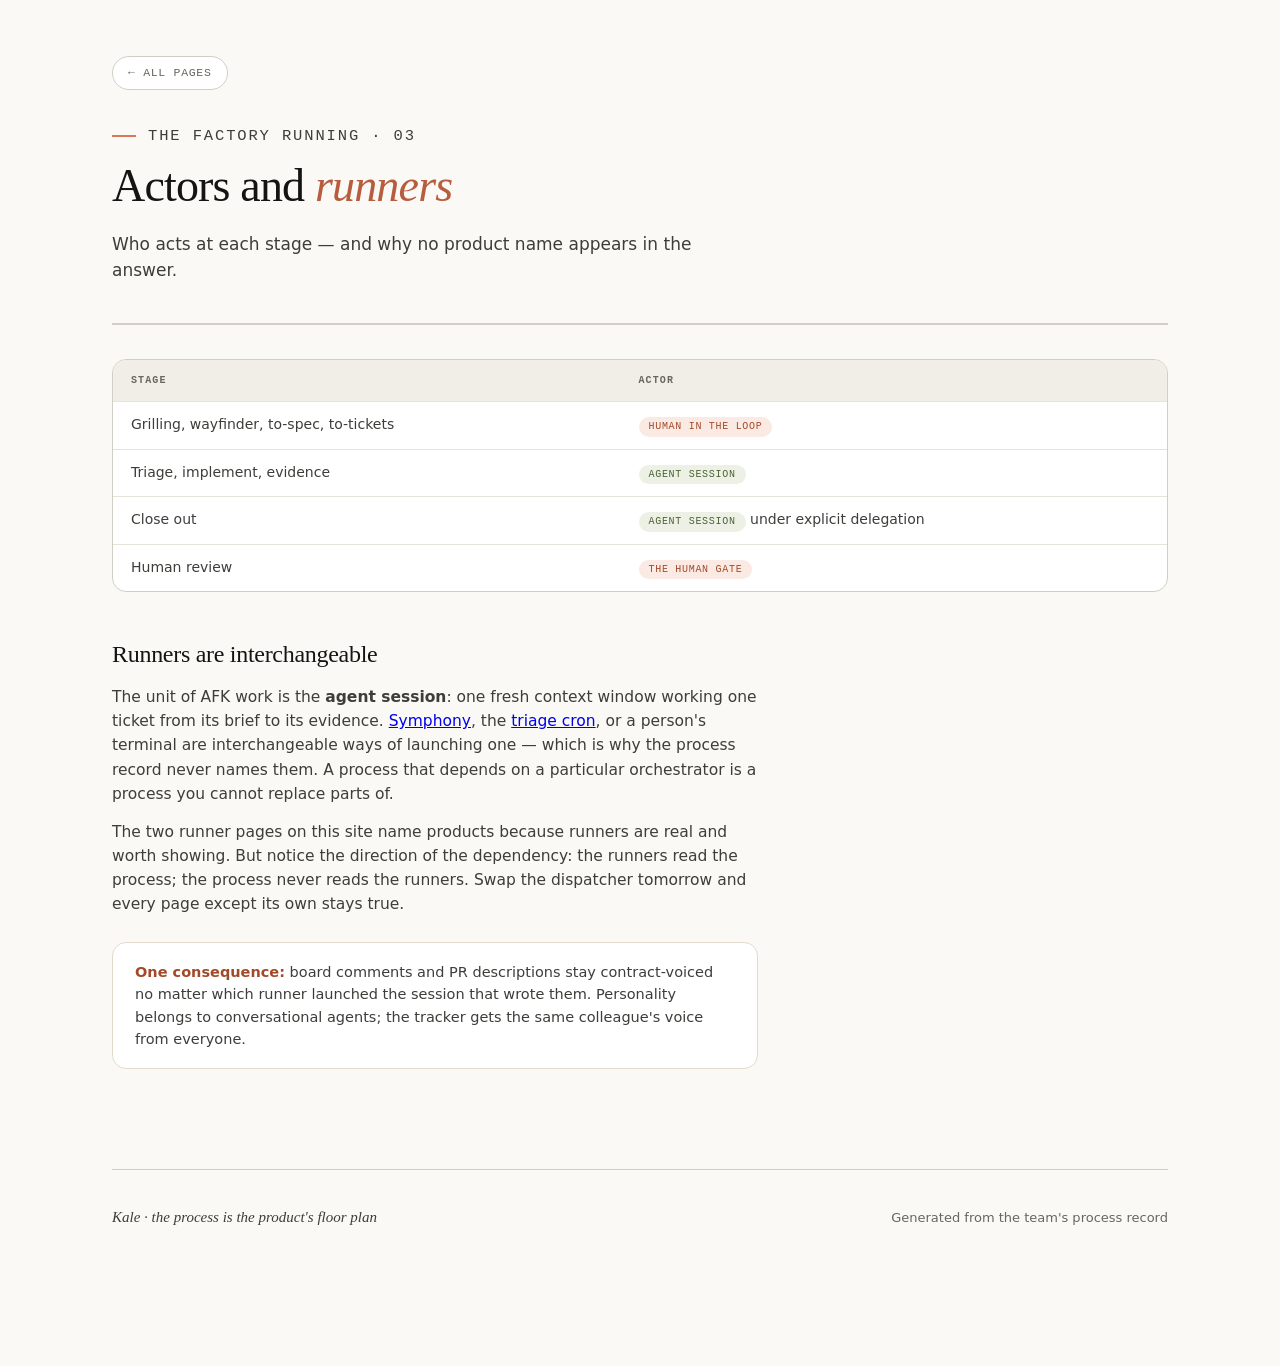
==== actors.html @ c5526fbf "The Software Factory site Public site for factory.eatkale.ai: the machine diagram, foundations, the " ====
<!DOCTYPE html>
<html lang="en">
<head>
<meta charset="utf-8">
<meta name="viewport" content="width=device-width, initial-scale=1">
<title>Actors and runners — The Software Factory</title>
<meta name="description" content="Who acts at each stage of Kale's process — and why no product name appears in the answer.">
<link rel="stylesheet" href="style.css">
</head>
<body>
<div class="wrap page page-top">
  <a class="back" href="index.html">&#8592; all pages</a>
  <p class="eyebrow">The factory running · 03</p>
  <h1>Actors and <em>runners</em></h1>
  <p class="lede">Who acts at each stage — and why no product name appears in the answer.</p>
  <div class="rule"></div>
  <div class="tablewrap"><table>
    <thead><tr><th>Stage</th><th>Actor</th></tr></thead>
    <tbody>
      <tr><td>Grilling, wayfinder, to-spec, to-tickets</td><td><span class="pill human">human in the loop</span></td></tr>
      <tr><td>Triage, implement, evidence</td><td><span class="pill agent">agent session</span></td></tr>
      <tr><td>Close out</td><td><span class="pill agent">agent session</span> under explicit delegation</td></tr>
      <tr><td>Human review</td><td><span class="pill human">the human gate</span></td></tr>
    </tbody>
  </table></div>
  <h2>Runners are interchangeable</h2>
  <p>The unit of AFK work is the <b>agent session</b>: one fresh context window working one ticket
    from its brief to its evidence. <a href="symphony.html">Symphony</a>, the
    <a href="morning-triage.html">triage cron</a>, or a person's terminal are interchangeable ways of
    launching one — which is why the process record never names them. A process that depends on a
    particular orchestrator is a process you cannot replace parts of.</p>
  <p>The two runner pages on this site name products because runners are real and worth showing. But
    notice the direction of the dependency: the runners read the process; the process never reads the
    runners. Swap the dispatcher tomorrow and every page except its own stays true.</p>
  <div class="callout"><b>One consequence:</b> board comments and PR descriptions stay contract-voiced
    no matter which runner launched the session that wrote them. Personality belongs to conversational
    agents; the tracker gets the same colleague's voice from everyone.</div>
  <footer><span class="k">Kale · the process is the product's floor plan</span>
    <span>Generated from the team's process record</span></footer>
</div>
</body>
</html>
---- style.css ----
/* The Software Factory — visual vocabulary from the approved shape prototype.
   Borrowed from thariqs.github.io/html-effectiveness, with its two WCAG
   failures corrected: g500 draws lines only (3.15–3.65:1), text uses g600;
   clay as text uses clay-t (5.10–5.92:1). Clay = human, olive = agent. */
:root {
  --ivory:#FAF9F5; --paper:#FFFFFF; --slate:#141413;
  --clay:#D97757; --clay-d:#B85C3E; --oat:#E3DACC; --olive:#788C5D;
  --g100:#F0EEE6; --g200:#E6E3DA; --g300:#D1CFC5; --g500:#87867F; --g700:#3D3D3A;
  --g600:#67665F; --clay-t:#A24A28;
  --human-fill:#FBEAE3; --human-line:#E0A184; --human-ink:#A24A28;
  --agent-fill:#EDF1E5; --agent-line:#AFBE93; --agent-ink:#4C6135;
  --neutral-fill:#F0EEE6; --neutral-line:#D1CFC5; --neutral-ink:#5F5E57;
  --serif: ui-serif, Georgia, "Times New Roman", Times, serif;
  --sans: system-ui, -apple-system, "Segoe UI", Roboto, Helvetica, Arial, sans-serif;
  --mono: ui-monospace, "SF Mono", Menlo, Monaco, Consolas, monospace;
}
* { box-sizing: border-box; }
html { scroll-behavior: smooth; }
@media (prefers-reduced-motion:reduce){ html { scroll-behavior:auto; } }
body { margin:0; background:var(--ivory); color:var(--slate); font-family:var(--sans);
  line-height:1.55; -webkit-font-smoothing:antialiased; }
:focus-visible { outline:2px solid var(--clay); outline-offset:3px; }
.wrap { max-width:1120px; margin:0 auto; padding:0 32px 140px; }

header.masthead { padding:80px 0 40px; border-bottom:1.5px solid var(--g300); margin-bottom:12px; }
.eyebrow { font-family:var(--mono); font-size:12px; letter-spacing:.12em; text-transform:uppercase;
  color:var(--g600); margin-bottom:18px; display:flex; align-items:center; gap:12px; }
.eyebrow::before { content:""; width:24px; height:1.5px; background:var(--clay); }
h1 { font-family:var(--serif); font-weight:500; font-size:clamp(38px,5.4vw,62px); line-height:1.06;
  letter-spacing:-.018em; margin:0 0 8px; max-width:17ch; text-wrap:balance; }
h1 em { font-style:italic; color:var(--clay-d); }
.intro { font-size:16.5px; color:var(--g700); margin:22px 0 0; max-width:620px; }
nav.toc { display:flex; flex-wrap:wrap; gap:8px; padding:26px 0 0; }
nav.toc a { font-size:12.5px; padding:7px 14px; border:1.5px solid var(--g300); border-radius:999px;
  text-decoration:none; color:var(--g700); background:var(--paper); display:inline-flex;
  align-items:center; gap:7px; transition:border-color 120ms,color 120ms; cursor:pointer; }
nav.toc a .n { font-family:var(--mono); font-size:10px; color:var(--g600); }
nav.toc a:hover, nav.toc a:focus-visible { border-color:var(--slate); color:var(--slate); }
nav.toc a:hover .n { color:var(--clay-t); }

/* diagram */
.legend { display:flex; flex-wrap:wrap; gap:8px; margin:0 0 22px; padding:0; list-style:none; }
.legend li { display:flex; align-items:center; gap:8px; font-family:var(--mono); font-size:10.5px;
  letter-spacing:.08em; text-transform:uppercase; color:var(--g600);
  border:1.5px solid var(--g300); border-radius:999px; padding:5px 13px 5px 9px; background:var(--paper); }
.legend i { width:11px; height:11px; border-radius:3px; display:block; }
.sw-h { background:var(--human-fill); border:1.5px solid var(--human-line); }
.sw-a { background:var(--agent-fill); border:1.5px solid var(--agent-line); }
.sw-n { background:var(--neutral-fill); border:1.5px solid var(--neutral-line); }
.canvas { background:var(--paper); border:1.5px solid var(--g300); border-radius:14px;
  padding:26px clamp(10px,2vw,26px); overflow-x:auto; }
.canvas svg { display:block; margin:0 auto; min-width:660px; max-width:800px; width:100%; height:auto; }
.nd { cursor:pointer; }
.nd rect { transition:filter 140ms; }
.nd:hover rect, .nd:focus-visible rect { filter:brightness(.965); }
.nd:focus-visible { outline:none; }
.nd:focus-visible rect { stroke:var(--slate); stroke-width:3; }
.nd.sel rect { stroke-width:3; }
.nd .t { font:600 17px var(--sans); }
.nd .s { font:400 14px var(--sans); opacity:.82; }
.human rect { fill:var(--human-fill); stroke:var(--human-line); stroke-width:1.5; }
.human .t,.human .s { fill:var(--human-ink); }
.agent rect { fill:var(--agent-fill); stroke:var(--agent-line); stroke-width:1.5; }
.agent .t,.agent .s { fill:var(--agent-ink); }
.neutral rect { fill:var(--neutral-fill); stroke:var(--neutral-line); stroke-width:1.5; }
.neutral .t,.neutral .s { fill:var(--neutral-ink); }
.entry rect { fill:var(--paper); stroke:var(--g300); stroke-width:1.5; }
.entry .t { fill:var(--slate); }
.ed { stroke:#A8A69C; stroke-width:1.6; fill:none; stroke-linejoin:round; }
.edlabel { fill:var(--g600); font:400 14px var(--sans); }
.readnote { font-family:var(--mono); font-size:11px; letter-spacing:.09em; text-transform:uppercase;
  color:var(--g600); display:flex; align-items:center; gap:9px; margin:0 0 18px; }
.readnote::before { content:""; width:22px; height:1.5px; background:var(--oat); }

.detail { margin:20px 0 0; background:var(--paper); border:1.5px solid var(--g300);
  border-radius:14px; padding:22px 26px; }
.detail.is-human { background:#FEFAF8; border-color:var(--human-line); }
.detail.is-agent { background:#FAFCF7; border-color:var(--agent-line); }
.detail .kicker { font-family:var(--mono); font-size:10.5px; letter-spacing:.13em; text-transform:uppercase;
  color:var(--g600); margin:0 0 8px; }
.detail h3 { font-family:var(--serif); font-weight:500; font-size:25px; letter-spacing:-.012em; margin:0 0 10px; }
.detail p { font-size:14.5px; color:var(--g700); margin:0 0 18px; max-width:64ch; }
.detail dl { display:grid; gap:0; margin:0; }
.detail dl div { display:grid; grid-template-columns:96px 1fr; gap:16px; align-items:baseline;
  border-top:1px solid var(--g200); padding:9px 0; }
.detail dt { font-family:var(--mono); font-size:10px; letter-spacing:.11em; text-transform:uppercase; color:var(--g600); }
.detail dd { margin:0; font-size:14px; color:var(--g700); }
.pill { display:inline-block; padding:2px 10px; border-radius:999px; font-family:var(--mono);
  font-size:10px; letter-spacing:.07em; text-transform:uppercase; }
.pill.human { background:var(--human-fill); color:var(--human-ink); }
.pill.agent { background:var(--agent-fill); color:var(--agent-ink); }

/* gallery */
section { margin-top:72px; scroll-margin-top:28px; }
.sec-head { display:flex; align-items:baseline; gap:16px; margin-bottom:10px; }
.sec-head .idx { font-family:var(--mono); font-size:13px; color:var(--clay-t); font-weight:600; width:34px; flex-shrink:0; }
.sec-head h2 { font-family:var(--serif); font-weight:500; font-size:27px; margin:0; letter-spacing:-.012em; }
.sec-head .count { font-family:var(--mono); font-size:11px; color:var(--g600); background:var(--g100);
  padding:2px 8px; border-radius:999px; }
.sec-intro { font-size:14.5px; color:var(--g700); max-width:700px; margin:0 0 24px 50px; }
@media (max-width:640px){ .sec-intro{ margin-left:0; } }
.grid { display:grid; grid-template-columns:repeat(auto-fill,minmax(316px,1fr)); gap:20px; margin-left:50px; }
@media (max-width:640px){ .grid{ margin-left:0; } }
a.card { display:flex; flex-direction:column; background:var(--paper); border:1.5px solid var(--g300);
  border-radius:14px; text-decoration:none; color:inherit; overflow:hidden; cursor:pointer;
  transition:transform 150ms ease, box-shadow 150ms ease, border-color 150ms ease; }
a.card:hover, a.card:focus-visible { transform:translateY(-3px); box-shadow:0 10px 30px rgba(20,20,19,.10); border-color:var(--slate); }
a.card:focus-visible .thumb { background:var(--oat); }
@media (prefers-reduced-motion:reduce){ a.card, a.card:hover { transform:none; transition:none; } }
.thumb { height:132px; background:var(--g100); border-bottom:1.5px solid var(--g200); display:flex;
  align-items:center; justify-content:center; padding:16px; transition:background 150ms ease; }
a.card:hover .thumb { background:var(--oat); }
.thumb svg { width:100%; height:100%; overflow:visible; }
.thumb .fl, .fthumb .fl { fill:var(--g300); } .thumb .cl, .fthumb .cl { fill:var(--clay); } .thumb .ol, .fthumb .ol { fill:var(--olive); }
.thumb .oa, .fthumb .oa { fill:var(--oat); stroke:var(--g500); stroke-width:2.5; }
.thumb .sl, .fthumb .sl { fill:var(--slate); }
.thumb .wh, .fthumb .wh { fill:var(--paper); stroke:var(--g500); stroke-width:2.5; }
.thumb .ln, .fthumb .ln { stroke:var(--g500); stroke-width:2.5; fill:none; stroke-linecap:round; }
.thumb .lc, .fthumb .lc { stroke:var(--clay); stroke-width:2.5; fill:none; stroke-linecap:round; }
a.card:hover .thumb .fl { fill:var(--g500); }
a.card:hover .thumb .oa { fill:var(--paper); }
.cbody { padding:18px 20px 16px; display:flex; flex-direction:column; flex:1; }
.ctitle { font-family:var(--serif); font-size:19px; font-weight:500; line-height:1.22; color:var(--slate);
  margin-bottom:7px; letter-spacing:-.008em; }
.cdesc { font-size:13.5px; color:var(--g700); line-height:1.5; margin-bottom:16px; flex:1; }
.cfile { font-family:var(--mono); font-size:11px; color:var(--g600); border-top:1px solid var(--g100);
  padding-top:11px; display:flex; align-items:center; justify-content:space-between; }
.cfile .arrow { transition:transform 150ms ease; color:var(--g300); }
a.card:hover .cfile { color:var(--clay-t); }
a.card:hover .cfile .arrow { transform:translateX(3px); color:var(--clay-t); }

/* subpages */
.page-top { padding-top:56px; }
.back { display:inline-flex; align-items:center; gap:8px; font-family:var(--mono); font-size:11.5px;
  letter-spacing:.06em; text-transform:uppercase; color:var(--g600); text-decoration:none;
  border:1.5px solid var(--g300); border-radius:999px; padding:7px 15px; background:var(--paper);
  cursor:pointer; margin-bottom:34px; }
.back:hover, .back:focus-visible { border-color:var(--slate); color:var(--slate); }
.page h1 { font-size:clamp(32px,4.4vw,46px); }
.page .lede { font-size:17px; color:var(--g700); margin:20px 0 0; max-width:640px; }
.page .rule { height:1.5px; background:var(--g300); margin:40px 0 34px; }
.page h2 { font-family:var(--serif); font-weight:500; font-size:24px; letter-spacing:-.012em; margin:44px 0 12px; }
.page p, .page ul, .page ol { font-size:15.5px; color:var(--g700); max-width:66ch; margin:0 0 14px; }
.page li { margin-bottom:6px; }
.page code { font-family:var(--mono); font-size:.86em; background:var(--g100); padding:2px 6px; border-radius:5px; color:var(--g700); }
.page pre { background:var(--slate); color:#EDECE6; border-radius:14px; padding:24px 26px; overflow-x:auto;
  font-family:var(--mono); font-size:13px; line-height:1.65; margin:22px 0; }
.page pre code { background:none; padding:0; color:inherit; font-size:inherit; }
.tablewrap { overflow-x:auto; border:1.5px solid var(--g300); border-radius:14px; margin:22px 0; background:var(--paper); }
table { border-collapse:collapse; width:100%; font-size:14px; min-width:34rem; }
th { text-align:left; font-family:var(--mono); font-size:10px; letter-spacing:.11em; text-transform:uppercase;
  color:var(--g600); padding:13px 18px; background:var(--g100); border-bottom:1.5px solid var(--g200); }
td { padding:12px 18px; border-bottom:1px solid var(--g200); vertical-align:top; color:var(--g700); }
td b { color:var(--slate); }
tr:last-child td { border-bottom:0; }
.callout { background:var(--paper); border:1.5px solid var(--oat);
  border-radius:14px; padding:18px 22px; margin:26px 0; font-size:14.5px; color:var(--g700); max-width:70ch; }
.callout b { color:var(--clay-t); }
.prin { margin:22px 0; max-width:74ch; }
.prin > div { display:grid; grid-template-columns:38px 1fr; gap:14px; padding:16px 0; border-bottom:1px solid var(--g200); }
.prin .n { font-family:var(--mono); font-size:12px; color:var(--clay-t); font-weight:600; }
.prin b { font-family:var(--serif); font-weight:500; font-size:18px; display:block; margin-bottom:3px; color:var(--slate); }
.prin span.d { font-size:14.5px; color:var(--g700); }
footer { margin-top:100px; border-top:1.5px solid var(--g300); padding-top:36px; display:flex;
  justify-content:space-between; align-items:baseline; gap:20px; flex-wrap:wrap; font-size:13px; color:var(--g600); }
footer .k { font-family:var(--serif); font-style:italic; color:var(--g700); font-size:15px; }
footer a { color:var(--g600); }

/* feature card */
.feature { margin-top:44px; }
a.feat { display:grid; grid-template-columns:300px 1fr; gap:0; background:var(--paper);
  border:1.5px solid var(--g300); border-radius:14px; overflow:hidden; text-decoration:none;
  color:inherit; cursor:pointer;
  transition:transform 150ms ease, box-shadow 150ms ease, border-color 150ms ease; }
a.feat:hover, a.feat:focus-visible { transform:translateY(-3px);
  box-shadow:0 10px 30px rgba(20,20,19,.10); border-color:var(--slate); }
@media (prefers-reduced-motion:reduce){ a.feat, a.feat:hover, a.feat:focus-visible { transform:none; transition:none; } }
@media (max-width:720px){ a.feat { grid-template-columns:1fr; } }
.feat .fthumb { background:var(--g100); border-right:1.5px solid var(--g200); padding:26px 30px;
  display:flex; align-items:center; justify-content:center; transition:background 150ms ease; }
@media (max-width:720px){ .feat .fthumb { border-right:0; border-bottom:1.5px solid var(--g200); } }
a.feat:hover .fthumb, a.feat:focus-visible .fthumb { background:var(--oat); }
.feat .fthumb svg { width:100%; height:auto; max-height:190px; overflow:visible; }
.feat .fbody { padding:30px 34px 26px; display:flex; flex-direction:column; justify-content:center; }
.feat .ftitle { font-family:var(--serif); font-weight:500; font-size:30px; line-height:1.15;
  letter-spacing:-.014em; margin:0 0 10px; }
.feat .fdesc { font-size:15px; color:var(--g700); margin:0 0 20px; max-width:52ch; }
.feat .fgo { font-family:var(--mono); font-size:11.5px; letter-spacing:.08em; text-transform:uppercase;
  color:var(--g600); display:flex; align-items:center; gap:9px; }
a.feat:hover .fgo, a.feat:focus-visible .fgo { color:var(--clay-t); }
.feat .fgo .arrow { transition:transform 150ms ease; }
a.feat:hover .fgo .arrow { transform:translateX(3px); }
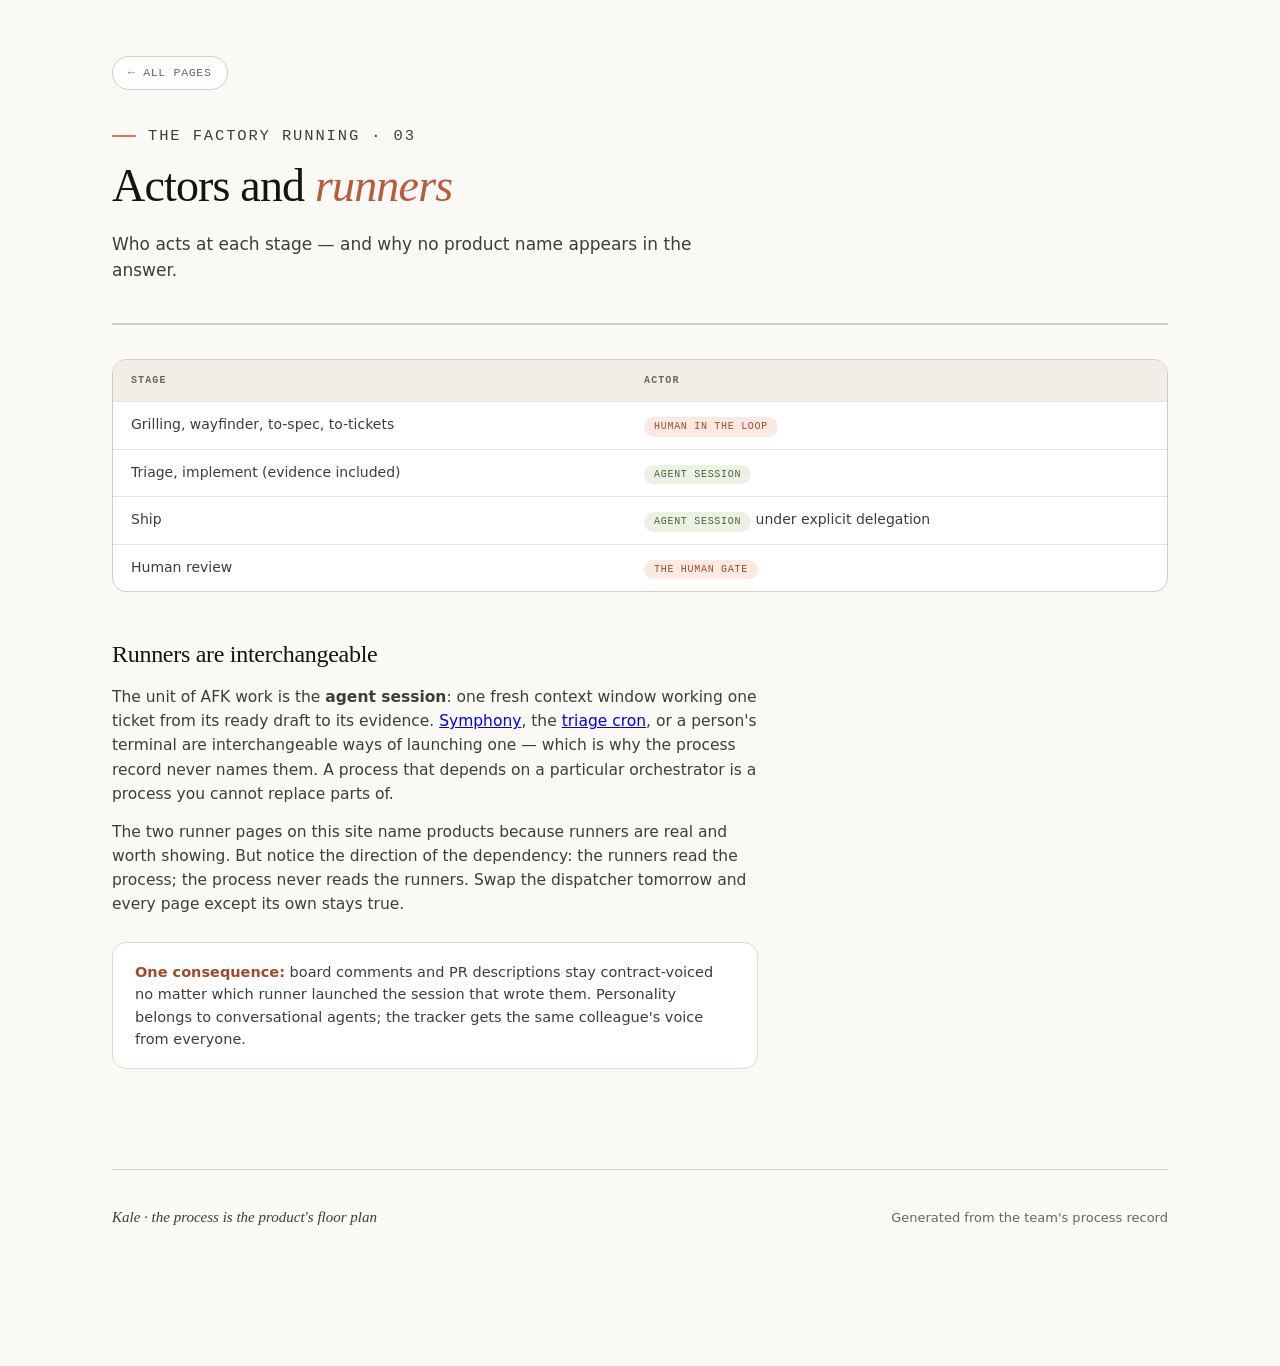
==== commit 070400bf: "The site restates skillset v4 and the one-line Symphony prompt Skillset v4 deleted brief, evidence a" ====
--- a/actors.html
+++ b/actors.html
@@ -5,6 +5,16 @@
 <meta name="viewport" content="width=device-width, initial-scale=1">
 <title>Actors and runners — The Software Factory</title>
 <meta name="description" content="Who acts at each stage of Kale's process — and why no product name appears in the answer.">
+<link rel="icon" type="image/svg+xml" href="favicon.svg">
+<meta property="og:type" content="website">
+<meta property="og:site_name" content="The Software Factory">
+<meta property="og:title" content="Actors and runners — The Software Factory">
+<meta property="og:description" content="Who acts at each stage of Kale's process — and why no product name appears in the answer.">
+<meta property="og:url" content="https://factory.eatkale.ai/actors.html">
+<meta property="og:image" content="https://factory.eatkale.ai/og.png">
+<meta property="og:image:width" content="1200">
+<meta property="og:image:height" content="630">
+<meta name="twitter:card" content="summary_large_image">
 <link rel="stylesheet" href="style.css">
 </head>
 <body>
@@ -18,14 +28,14 @@
     <thead><tr><th>Stage</th><th>Actor</th></tr></thead>
     <tbody>
       <tr><td>Grilling, wayfinder, to-spec, to-tickets</td><td><span class="pill human">human in the loop</span></td></tr>
-      <tr><td>Triage, implement, evidence</td><td><span class="pill agent">agent session</span></td></tr>
-      <tr><td>Close out</td><td><span class="pill agent">agent session</span> under explicit delegation</td></tr>
+      <tr><td>Triage, implement (evidence included)</td><td><span class="pill agent">agent session</span></td></tr>
+      <tr><td>Ship</td><td><span class="pill agent">agent session</span> under explicit delegation</td></tr>
       <tr><td>Human review</td><td><span class="pill human">the human gate</span></td></tr>
     </tbody>
   </table></div>
   <h2>Runners are interchangeable</h2>
   <p>The unit of AFK work is the <b>agent session</b>: one fresh context window working one ticket
-    from its brief to its evidence. <a href="symphony.html">Symphony</a>, the
+    from its ready draft to its evidence. <a href="symphony.html">Symphony</a>, the
     <a href="morning-triage.html">triage cron</a>, or a person's terminal are interchangeable ways of
     launching one — which is why the process record never names them. A process that depends on a
     particular orchestrator is a process you cannot replace parts of.</p>
--- a/style.css
+++ b/style.css
@@ -144,7 +144,7 @@
 .page li { margin-bottom:6px; }
 .page code { font-family:var(--mono); font-size:.86em; background:var(--g100); padding:2px 6px; border-radius:5px; color:var(--g700); }
 .page pre { background:var(--slate); color:#EDECE6; border-radius:14px; padding:24px 26px; overflow-x:auto;
-  font-family:var(--mono); font-size:13px; line-height:1.65; margin:22px 0; }
+  font-family:var(--mono); font-size:13px; line-height:1.65; margin:22px 0; white-space:pre-wrap; }
 .page pre code { background:none; padding:0; color:inherit; font-size:inherit; }
 .tablewrap { overflow-x:auto; border:1.5px solid var(--g300); border-radius:14px; margin:22px 0; background:var(--paper); }
 table { border-collapse:collapse; width:100%; font-size:14px; min-width:34rem; }
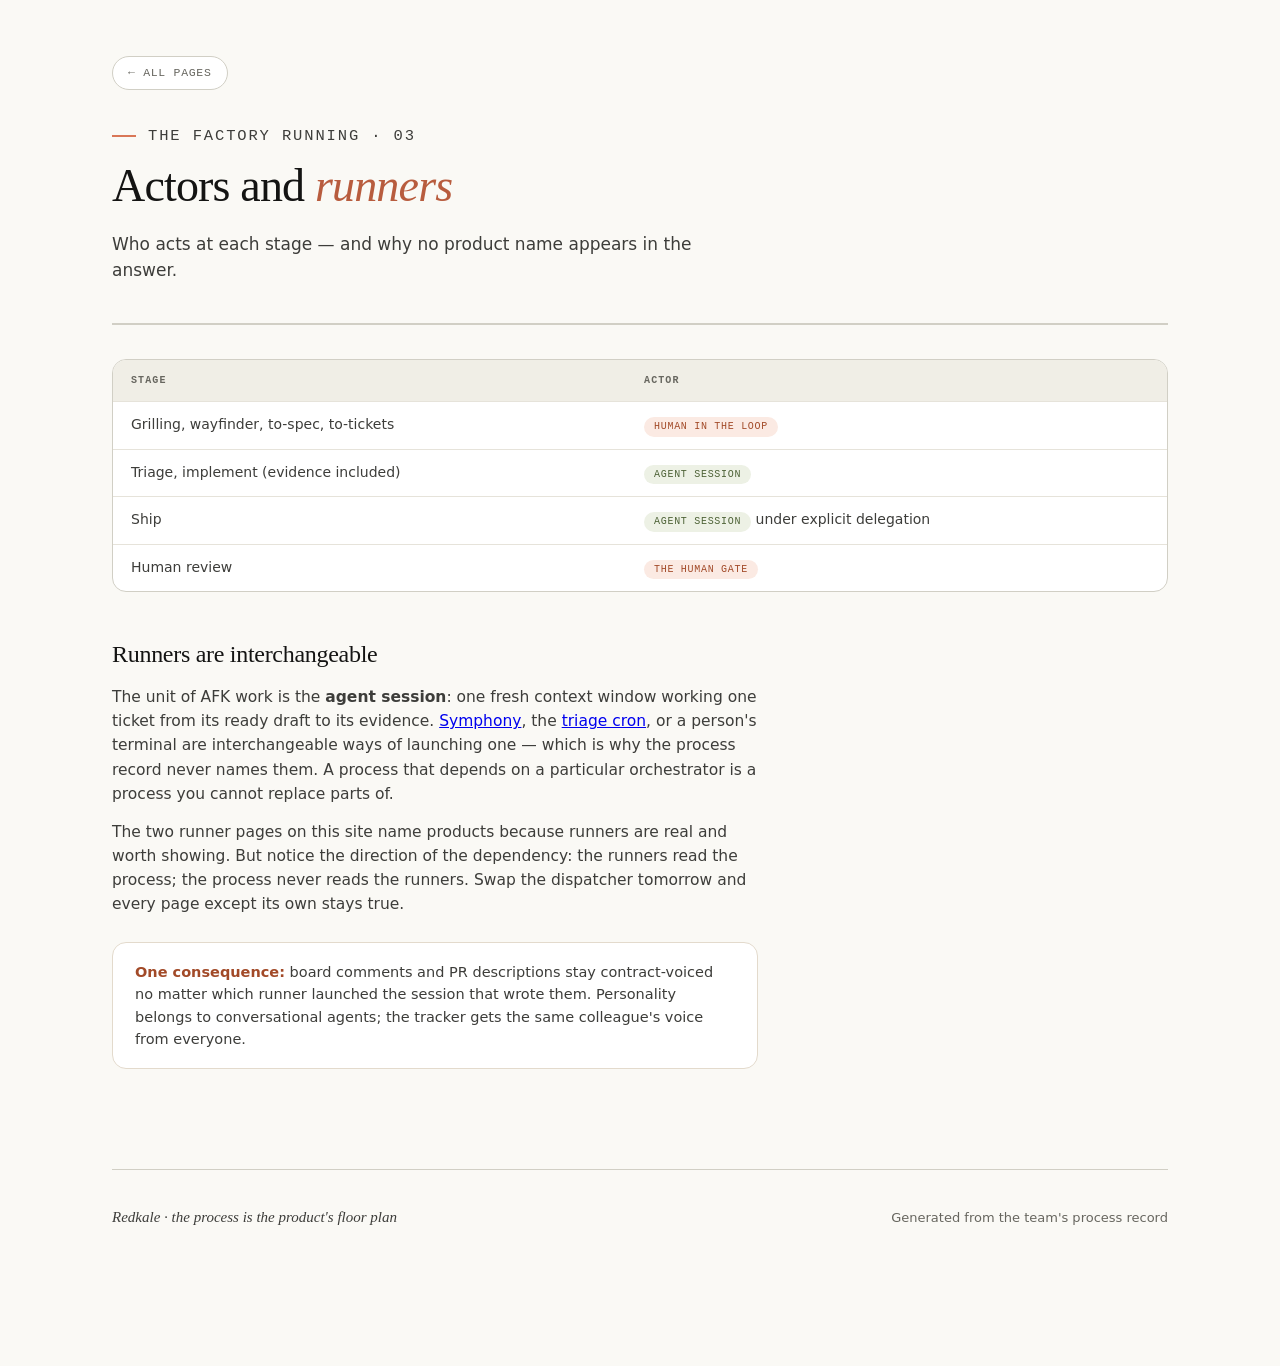
==== commit f5488399: "refactor: finish Redkale company branding (ENG-1676)" ====
--- a/actors.html
+++ b/actors.html
@@ -4,14 +4,14 @@
 <meta charset="utf-8">
 <meta name="viewport" content="width=device-width, initial-scale=1">
 <title>Actors and runners — The Software Factory</title>
-<meta name="description" content="Who acts at each stage of Kale's process — and why no product name appears in the answer.">
+<meta name="description" content="Who acts at each stage of Redkale's process — and why no product name appears in the answer.">
 <link rel="icon" type="image/svg+xml" href="favicon.svg">
 <meta property="og:type" content="website">
 <meta property="og:site_name" content="The Software Factory">
 <meta property="og:title" content="Actors and runners — The Software Factory">
-<meta property="og:description" content="Who acts at each stage of Kale's process — and why no product name appears in the answer.">
-<meta property="og:url" content="https://factory.eatkale.ai/actors.html">
-<meta property="og:image" content="https://factory.eatkale.ai/og.png">
+<meta property="og:description" content="Who acts at each stage of Redkale's process — and why no product name appears in the answer.">
+<meta property="og:url" content="https://factory.redkale.ai/actors.html">
+<meta property="og:image" content="https://factory.redkale.ai/og.png">
 <meta property="og:image:width" content="1200">
 <meta property="og:image:height" content="630">
 <meta name="twitter:card" content="summary_large_image">
@@ -45,7 +45,7 @@
   <div class="callout"><b>One consequence:</b> board comments and PR descriptions stay contract-voiced
     no matter which runner launched the session that wrote them. Personality belongs to conversational
     agents; the tracker gets the same colleague's voice from everyone.</div>
-  <footer><span class="k">Kale · the process is the product's floor plan</span>
+  <footer><span class="k">Redkale · the process is the product's floor plan</span>
     <span>Generated from the team's process record</span></footer>
 </div>
 </body>
